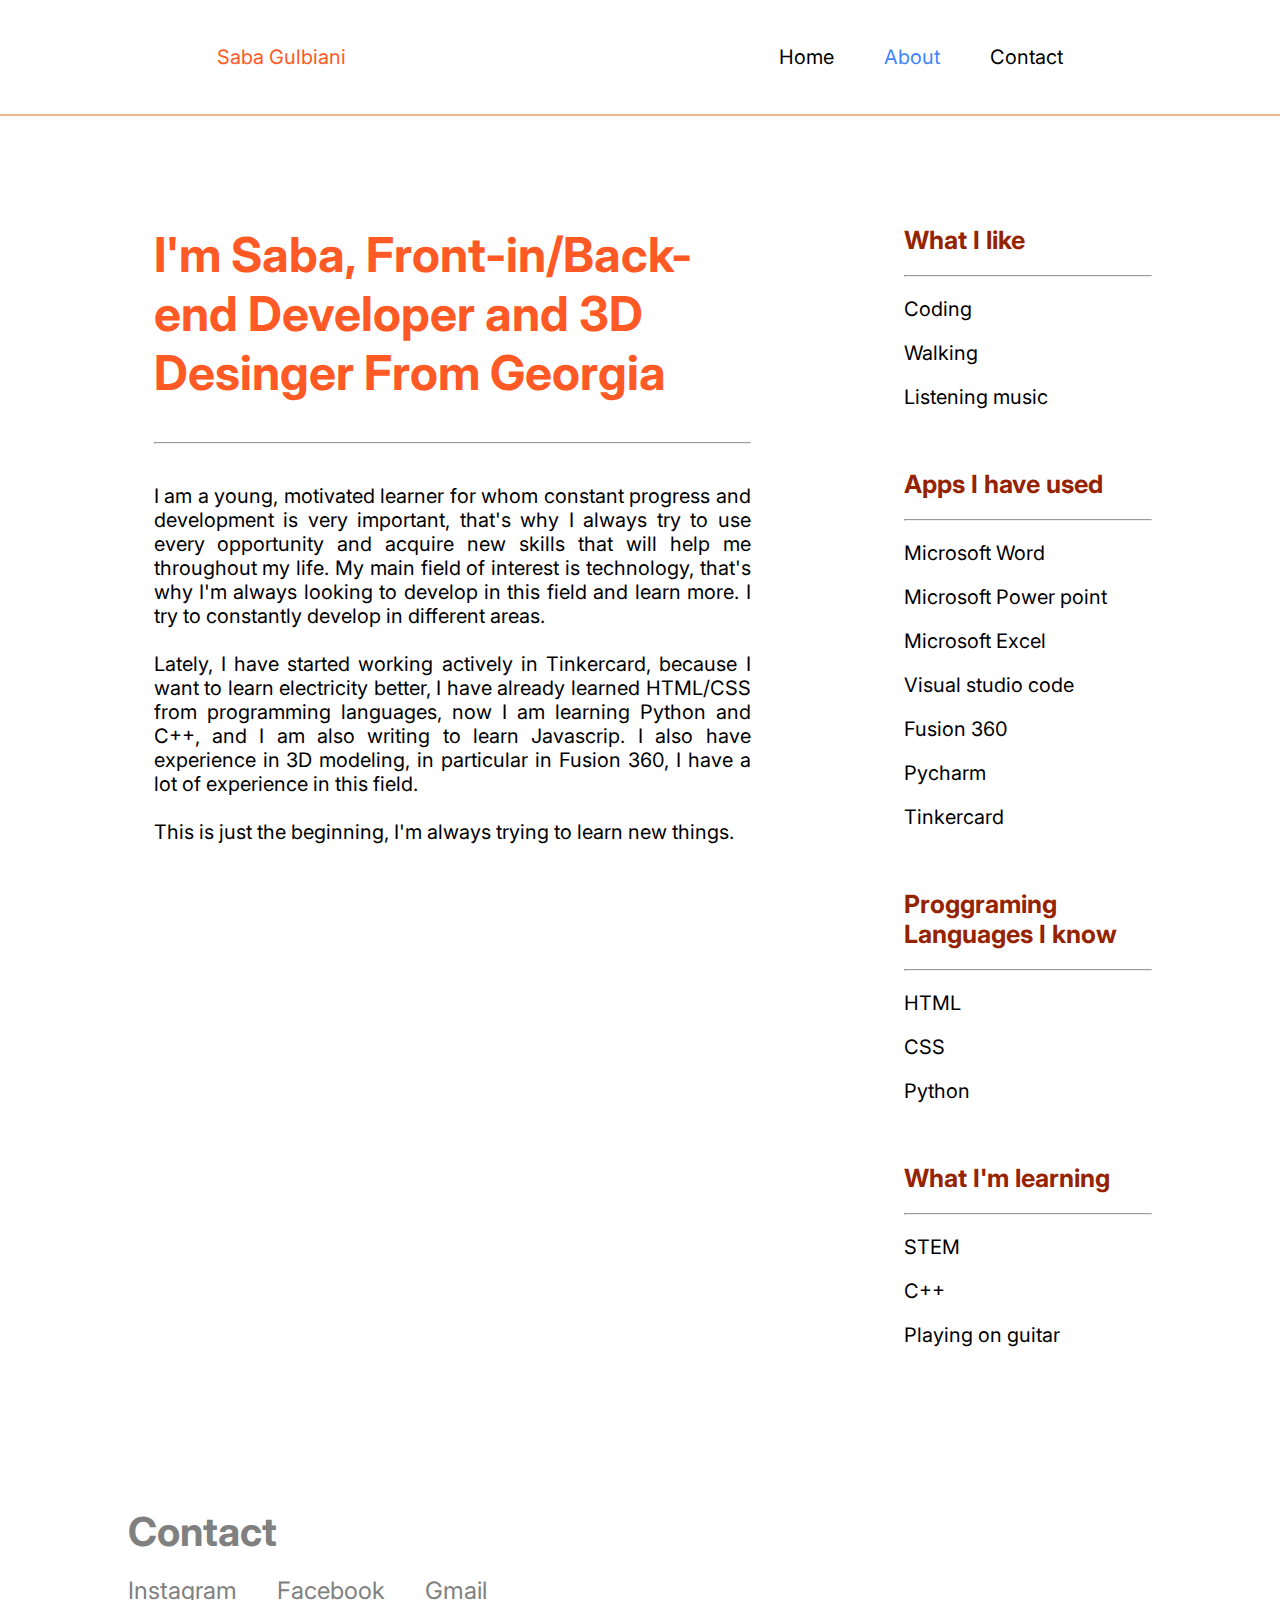
==== about.html @ e2720db1 "Add files via upload" ====
<!DOCTYPE html>
<html lang="en">
  <head>
    <meta charset="UTF-8" />
    <meta name="viewport" content="width=device-width, initial-scale=1.0" />
    <title>About Me</title>
    <link
      rel="icon"
      type="image/x-icon"
      href="https://cdn-icons-png.freepik.com/256/155/155774.png?semt=ais_hybrid"
    />
    <link rel="preconnect" href="https://fonts.googleapis.com" />
    <link rel="preconnect" href="https://fonts.gstatic.com" crossorigin />
    <link
      href="https://fonts.googleapis.com/css2?family=Inter:wght@100..900&family=Prompt&family=Roboto:wght@700&display=swap"
      rel="stylesheet"
    />
    <link rel="stylesheet" href="./about.css" />
  </head>
  <body>
    <header>
      <nav class="top_nav">
        <ul class="left_nav">
          <a class="name" href="./index.html">Saba Gulbiani</a>
        </ul>
        <ul class="right_nav">
          <a class="hm" href="./index.html">Home</a>
          <a class="abt" href="./about.html">About</a>
          <a class="contact" href="./contact.html">Contact</a>
        </ul>
      </nav>
    </header>
    <main>
      <div class="content_wraper1">
        <div class="n1">
          <h1>
            I'm Saba, Front-in/Back-end Developer and 3D Desinger From Georgia
          </h1>
          <hr />
          <p>
            I am a young, motivated learner for whom constant progress and
            development is very important, that's why I always try to use every
            opportunity and acquire new skills that will help me throughout my
            life. My main field of interest is technology, that's why I'm always
            looking to develop in this field and learn more. I try to constantly
            develop in different areas.
            <br /><br />
            Lately, I have started working actively in Tinkercard, because I
            want to learn electricity better, I have already learned HTML/CSS
            from programming languages, now I am learning Python and C++, and I
            am also writing to learn Javascrip. I also have experience in 3D
            modeling, in particular in Fusion 360, I have a lot of experience in
            this field.
            <br /><br />
            This is just the beginning, I'm always trying to learn new things.
          </p>
          <img class="pigurebi" src="./assets/pigurebi.png" alt="" />
        </div>
        <div class="n2">
          <h1>What I like</h1>
          <hr />
          <p>Coding</p>
          <p>Walking</p>
          <p>Listening music</p>
          <br />
          <h1>Apps I have used</h1>
          <hr />
          <p>Microsoft Word</p>
          <p>Microsoft Power point</p>
          <p>Microsoft Excel</p>
          <p>Visual studio code</p>
          <p>Fusion 360</p>
          <p>Pycharm</p>
          <p>Tinkercard</p>
          <br />
          <h1>Proggraming Languages I know</h1>
          <hr />
          <p>HTML</p>
          <p>CSS</p>
          <p>Python</p>
          <br />
          <h1>What I'm learning</h1>
          <hr />
          <p>STEM</p>
          <p>C++</p>
          <p>Playing on guitar</p>
          <br />
        </div>
      </div>
      <br /><br /><br /><br /><br /><br />
    </main>
    <footer>
      <div class="contact_nav">
        <h3>Contact</h3>
        <ul class="contact_buttons">
          <a href="https://www.instagram.com/sabagulbian1/">Instagram</a>
          <a href="https://www.facebook.com/sabagulbian1">Facebook</a>
          <a href="mailto:sabagulbiani077@gmail.com">Gmail</a>
        </ul>
      </div>
    </footer>
  </body>
</html>
---- about.css ----
* {
  padding: 0px;
  margin: 0px;
  list-style-type: none;
}
a,
li {
  all: unset;
}
body {
  font-family: "Inter", sans-serif;
}

.abt {
  color: rgb(62, 131, 251);
}

.top_nav {
  padding-top: 5vh;
  padding-bottom: 5vh;
  display: flex;
  position: fixed;
  width: 100%;
  justify-content: space-around;
  font-size: 20px;
  background-color: rgb(255, 255, 255);
  border-bottom: 2px solid rgb(235, 184, 143);
}
.left_nav {
  display: flex;
  justify-content: start;
  color: rgb(255, 89, 37);
}
.right_nav {
  display: flex;
  flex-direction: row;
  justify-content: end;
  gap: 50px;
}
.content_wraper1 {
  display: flex;
  justify-content: center;

  gap: 12%;
  align-content: end;
  padding-top: 25vh;
}
.n1 {
  width: 70%;
  margin-left: 12%;
  border-radius: 20px;
  display: flex;
  flex-direction: column;
  gap: 40px;
}
.n2 {
  display: flex;
  flex-direction: column;
  gap: 20px;
  margin-right: 10vw;
}
.pigurebi {
  width: 100%;
  margin-top: 7vh;
}
.n1 > h1 {
  font-size: 3rem;
  color: rgb(255, 89, 37);
}
.n1 > p {
  font-size: 20px;
  text-align: justify;
}
.n2 > h1 {
  font-size: 25px;
  color: rgb(150, 35, 0);
}
.n2 > p {
  font-size: 20px;
}
.contact_nav {
  display: flex;
  flex-direction: column;
  gap: 20px;
  margin-left: 10vw;
  margin-bottom: 10vh;
}
.contact_buttons {
  display: flex;
  flex-direction: row;
  gap: 40px;
}
.contact_nav > h3 {
  font-size: 2.5rem;
  color: grey;
}
.contact_buttons > a {
  font-size: 1.5rem;
  color: grey;
}

@media screen and (min-width: 1024px) {
  .content_wraper1 {
    display: flex;
    justify-content: center;

    gap: 12%;
    align-content: end;
    padding-top: 25vh;
  }
  .n1 {
    width: 70%;
    margin-left: 12%;
    border-radius: 20px;
    display: flex;
    flex-direction: column;
    gap: 40px;
  }
  .n2 {
    display: flex;
    flex-direction: column;
    gap: 20px;
    margin-right: 10vw;
  }
  .pigurebi {
    width: 100%;
    margin-top: 7vh;
  }
  .n1 > h1 {
    font-size: 3rem;
    color: rgb(255, 89, 37);
  }
  .n1 > p {
    font-size: 20px;
    text-align: justify;
  }
  .n2 > h1 {
    font-size: 25px;
    color: rgb(150, 35, 0);
  }
  .n2 > p {
    font-size: 20px;
  }
  .contact_nav {
    display: flex;
    flex-direction: column;
    gap: 20px;
    margin-left: 10vw;
    margin-bottom: 10vh;
  }
  .contact_buttons {
    display: flex;
    flex-direction: row;
    gap: 40px;
  }
  .contact_nav > h3 {
    font-size: 2.5rem;
    color: grey;
  }
  .contact_buttons > a {
    font-size: 1.5rem;
    color: grey;
  }
}

@media screen and (min-width: 760px) and (max-width: 1024px) {
  .content_wraper1 {
    display: flex;
    justify-content: center;

    gap: 12%;
    align-content: end;
    padding-top: 25vh;
  }
  .n1 {
    width: 70%;
    margin-left: 12%;
    border-radius: 20px;
    display: flex;
    flex-direction: column;
    gap: 40px;
  }
  .n2 {
    display: flex;
    flex-direction: column;
    gap: 20px;
    margin-right: 10vw;
  }
  .pigurebi {
    width: 100%;
    margin-top: 7vh;
  }
  .n1 > h1 {
    font-size: 2rem;
    color: rgb(255, 89, 37);
  }
  .n1 > p {
    font-size: 20px;
    text-align: justify;
  }
  .n2 > h1 {
    font-size: 20px;
    color: rgb(150, 35, 0);
  }
  .n2 > p {
    font-size: 15px;
  }
  .contact_nav {
    display: flex;
    flex-direction: column;
    gap: 20px;
    margin-left: 10vw;
    margin-bottom: 10vh;
  }
  .contact_buttons {
    display: flex;
    flex-direction: row;
    gap: 40px;
  }
  .contact_nav > h3 {
    font-size: 1.5rem;
    color: grey;
  }
  .contact_buttons > a {
    font-size: 1rem;
    color: grey;
  }
}

@media screen and (min-width: 420px) and (max-width: 760px) {
  .top_nav {
    padding-top: 3vh;
    padding-bottom: 3vh;
    display: flex;
    position: fixed;
    width: 100%;
    justify-content: space-around;
    font-size: 10px;
    background-color: rgb(255, 255, 255);
  }
  .left_nav {
    display: flex;
    justify-content: start;
    color: rgb(255, 89, 37);
  }
  .right_nav {
    display: flex;
    flex-direction: row;
    justify-content: end;
    gap: 50px;
  }
  .left_nav {
    display: flex;
    justify-content: start;
    color: rgb(255, 89, 37);
  }
  .right_nav {
    display: flex;
    flex-direction: row;
    justify-content: end;
    gap: 50px;
  }
  .content_wraper1 {
    display: flex;
    flex-direction: column;
    justify-content: center;

    gap: 12%;
    align-content: end;
    padding-top: 15vh;
  }
  .n1 {
    border-radius: 20px;
    display: flex;
    flex-direction: column;
    gap: 40px;
  }
  .n2 {
    display: flex;
    justify-content: center;
    padding-left: 10vw;
    width: 80vw;
    padding-top: 10vh;
    flex-direction: column;
    gap: 20px;
  }
  .pigurebi {
    width: 100%;
  }
  .n1 > h1 {
    font-size: 25px;
    color: rgb(255, 89, 37);
  }
  .n1 > p {
    font-size: 15px;
    text-align: justify;
  }
  .n2 > h1 {
    font-size: 25px;
    color: rgb(150, 35, 0);
  }
  .n2 > p {
    font-size: 15px;
  }
  .contact_nav {
    display: flex;
    flex-direction: column;
    gap: 20px;
    margin-left: 10vw;
    margin-bottom: 10vh;
  }
  .contact_buttons {
    display: flex;
    flex-direction: row;
    gap: 40px;
  }
  .contact_nav > h3 {
    font-size: 20px;
    color: grey;
  }
  .contact_buttons > a {
    font-size: 15px;
    color: grey;
  }
}

@media screen and (min-width: 320px) and (max-width: 420px) {
  .top_nav {
    padding-top: 3vh;
    padding-bottom: 3vh;
    display: flex;
    position: fixed;
    width: 100%;
    justify-content: space-around;
    font-size: 10px;
    background-color: rgb(255, 255, 255);
  }
  .left_nav {
    display: flex;
    justify-content: start;
    color: rgb(255, 89, 37);
  }
  .right_nav {
    display: flex;
    flex-direction: row;
    justify-content: end;
    gap: 50px;
  }
  .left_nav {
    display: flex;
    justify-content: start;
    color: rgb(255, 89, 37);
  }
  .right_nav {
    display: flex;
    flex-direction: row;
    justify-content: end;
    gap: 50px;
  }
  .content_wraper1 {
    display: flex;
    flex-direction: column;
    justify-content: center;

    gap: 12%;
    align-content: end;
    padding-top: 15vh;
  }
  .n1 {
    border-radius: 20px;
    display: flex;
    flex-direction: column;
    gap: 40px;
  }
  .n2 {
    display: flex;
    justify-content: center;
    padding-left: 10vw;
    width: 80vw;
    padding-top: 10vh;
    flex-direction: column;
    gap: 20px;
  }
  .pigurebi {
    width: 100%;
  }
  .n1 > h1 {
    font-size: 25px;
    color: rgb(255, 89, 37);
  }
  .n1 > p {
    font-size: 15px;
    text-align: justify;
  }
  .n2 > h1 {
    font-size: 25px;
    color: rgb(150, 35, 0);
  }
  .n2 > p {
    font-size: 15px;
  }
  .contact_nav {
    display: flex;
    flex-direction: column;
    gap: 20px;
    margin-left: 10vw;
    margin-bottom: 10vh;
  }
  .contact_buttons {
    display: flex;
    flex-direction: row;
    gap: 40px;
  }
  .contact_nav > h3 {
    font-size: 20px;
    color: grey;
  }
  .contact_buttons > a {
    font-size: 15px;
    color: grey;
  }
}
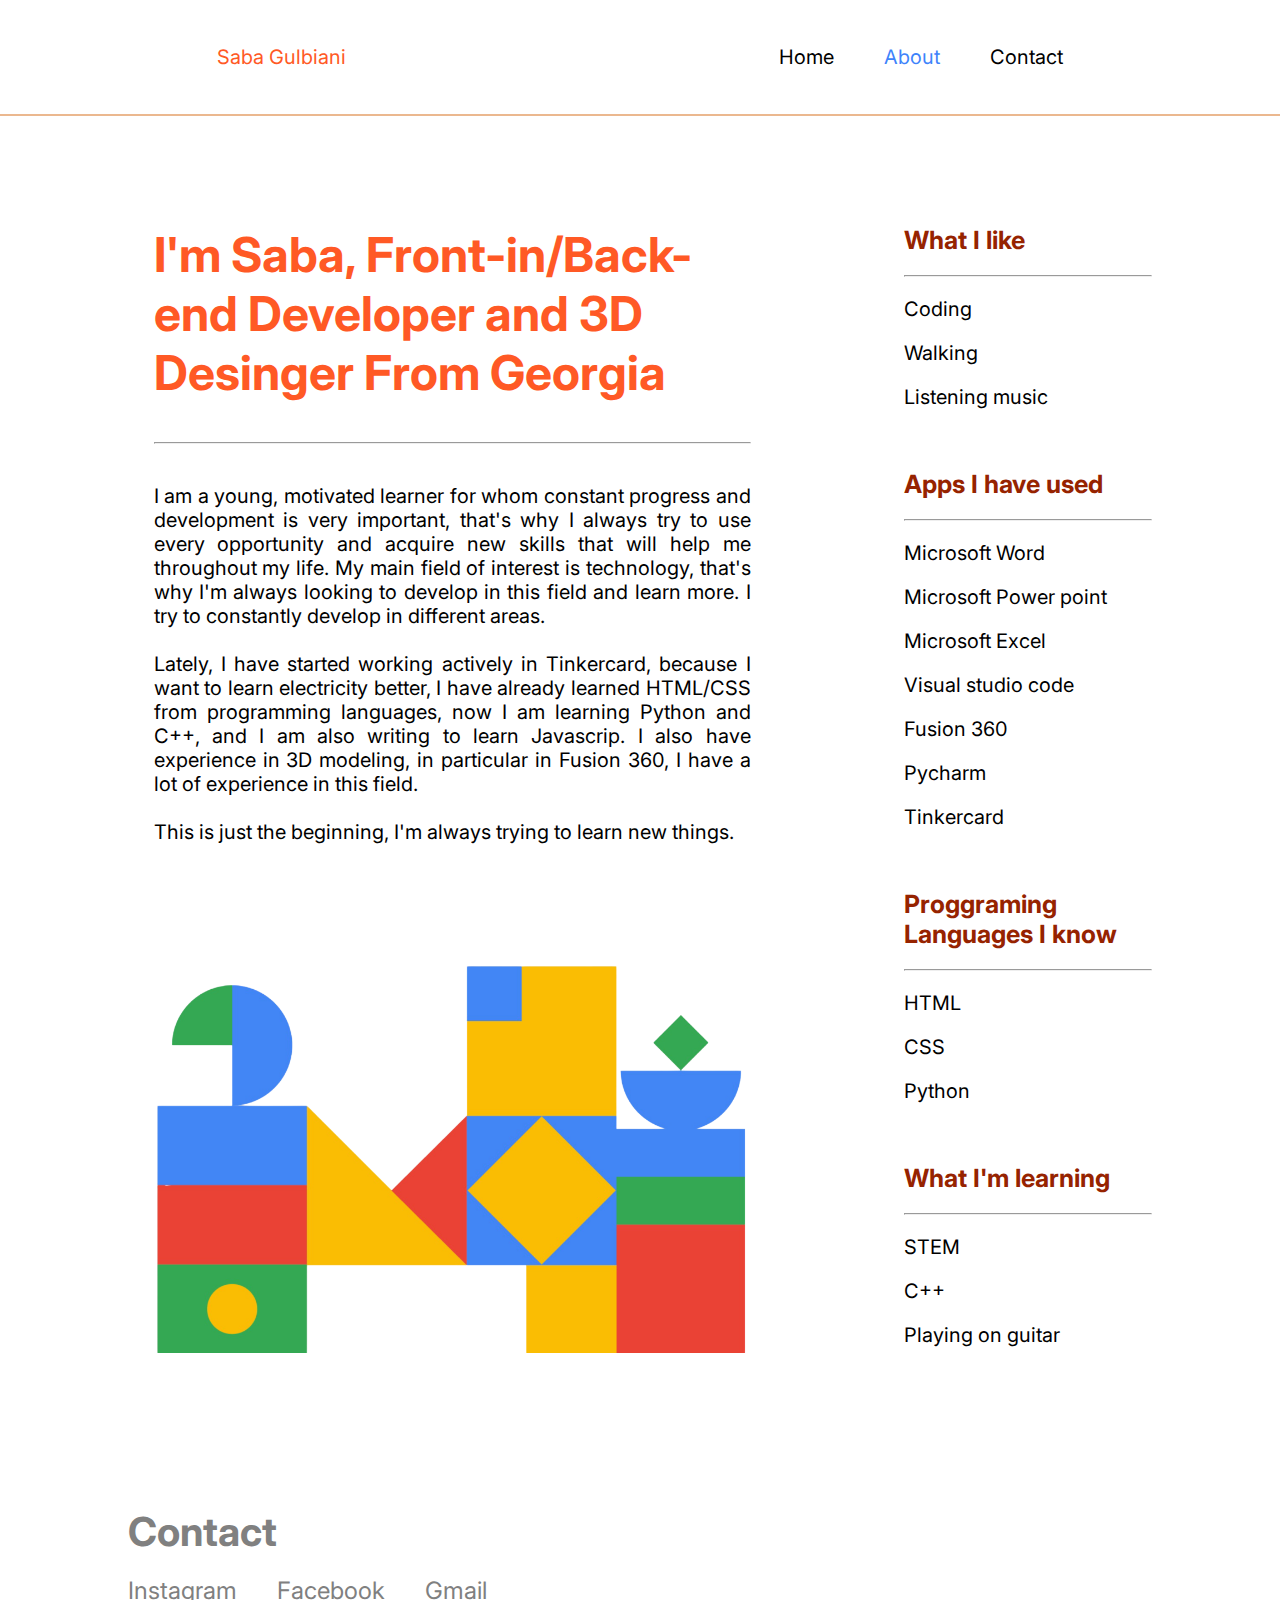
==== commit a944dfd6: "about.html" ====
--- a/about.html
+++ b/about.html
@@ -54,7 +54,7 @@
             <br /><br />
             This is just the beginning, I'm always trying to learn new things.
           </p>
-          <img class="pigurebi" src="./assets/pigurebi.png" alt="" />
+          <img class="pigurebi" src="./pigurebi.png" alt="" />
         </div>
         <div class="n2">
           <h1>What I like</h1>
